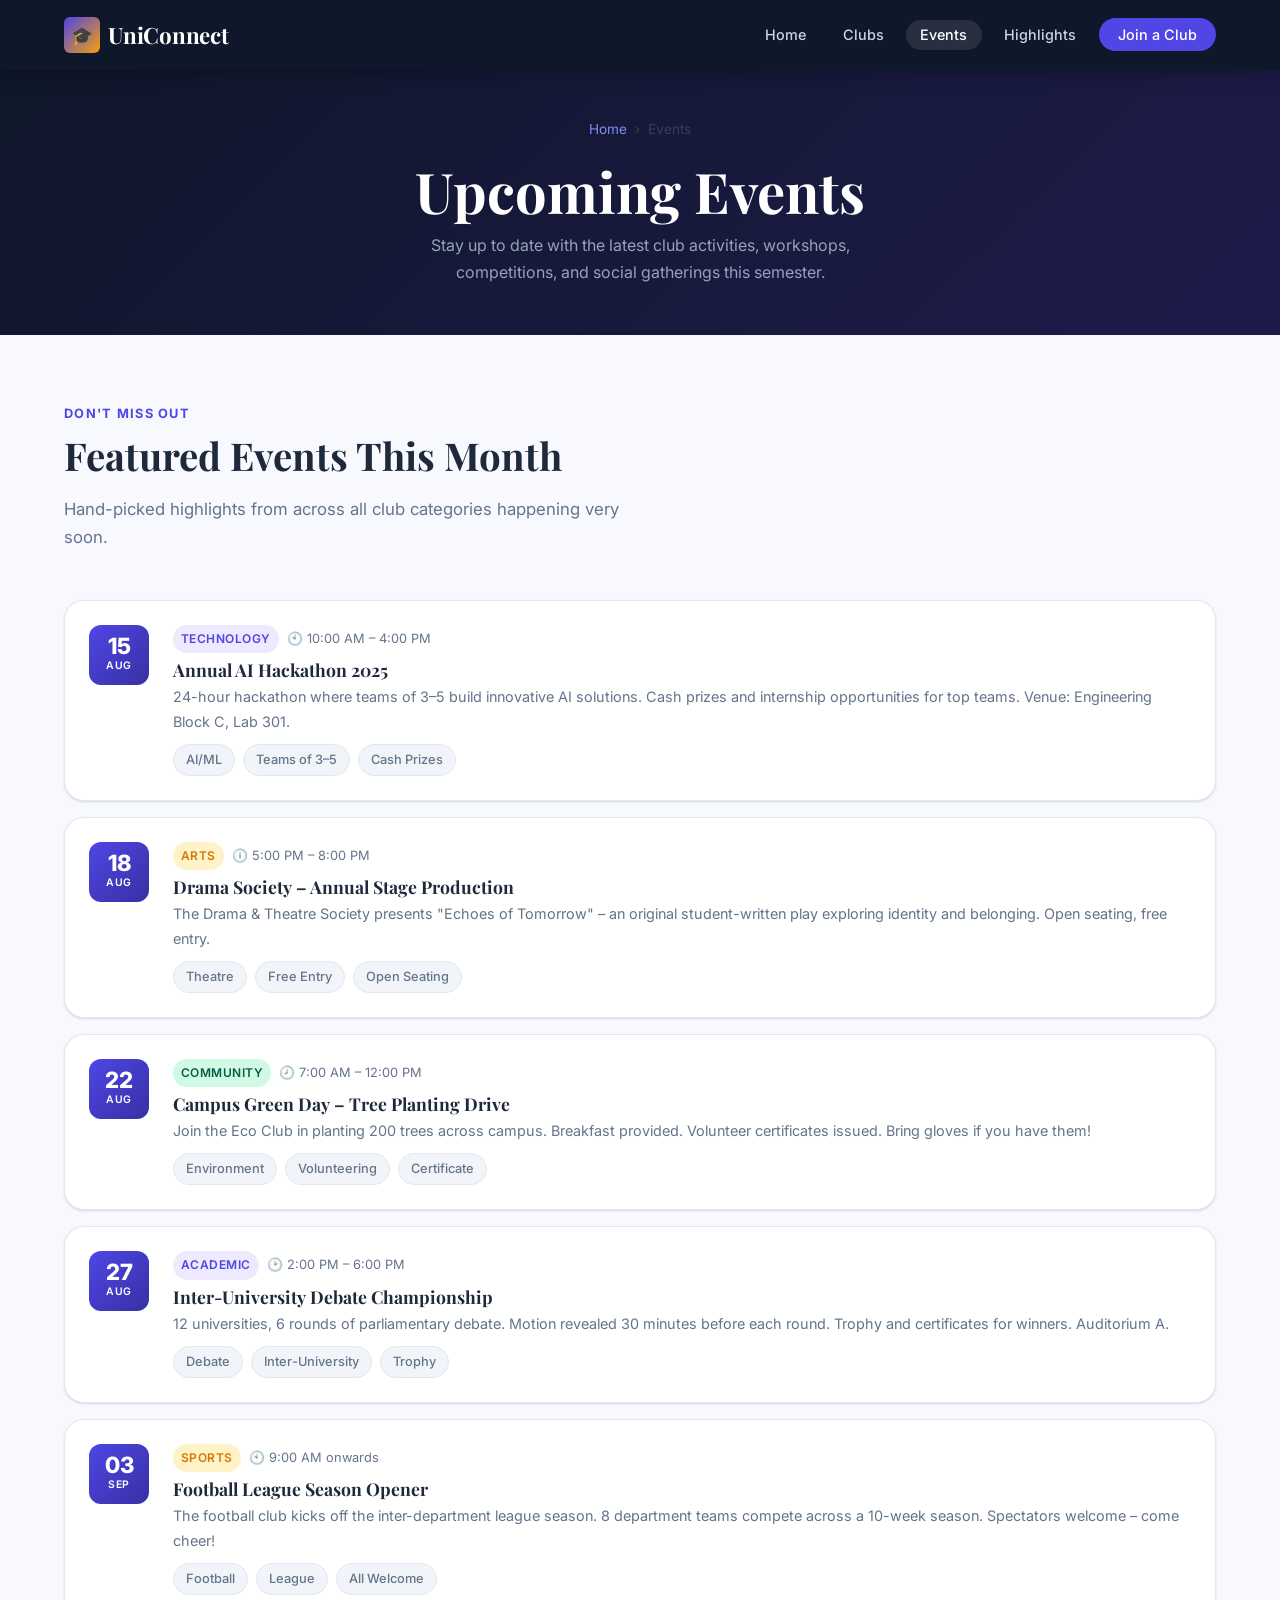
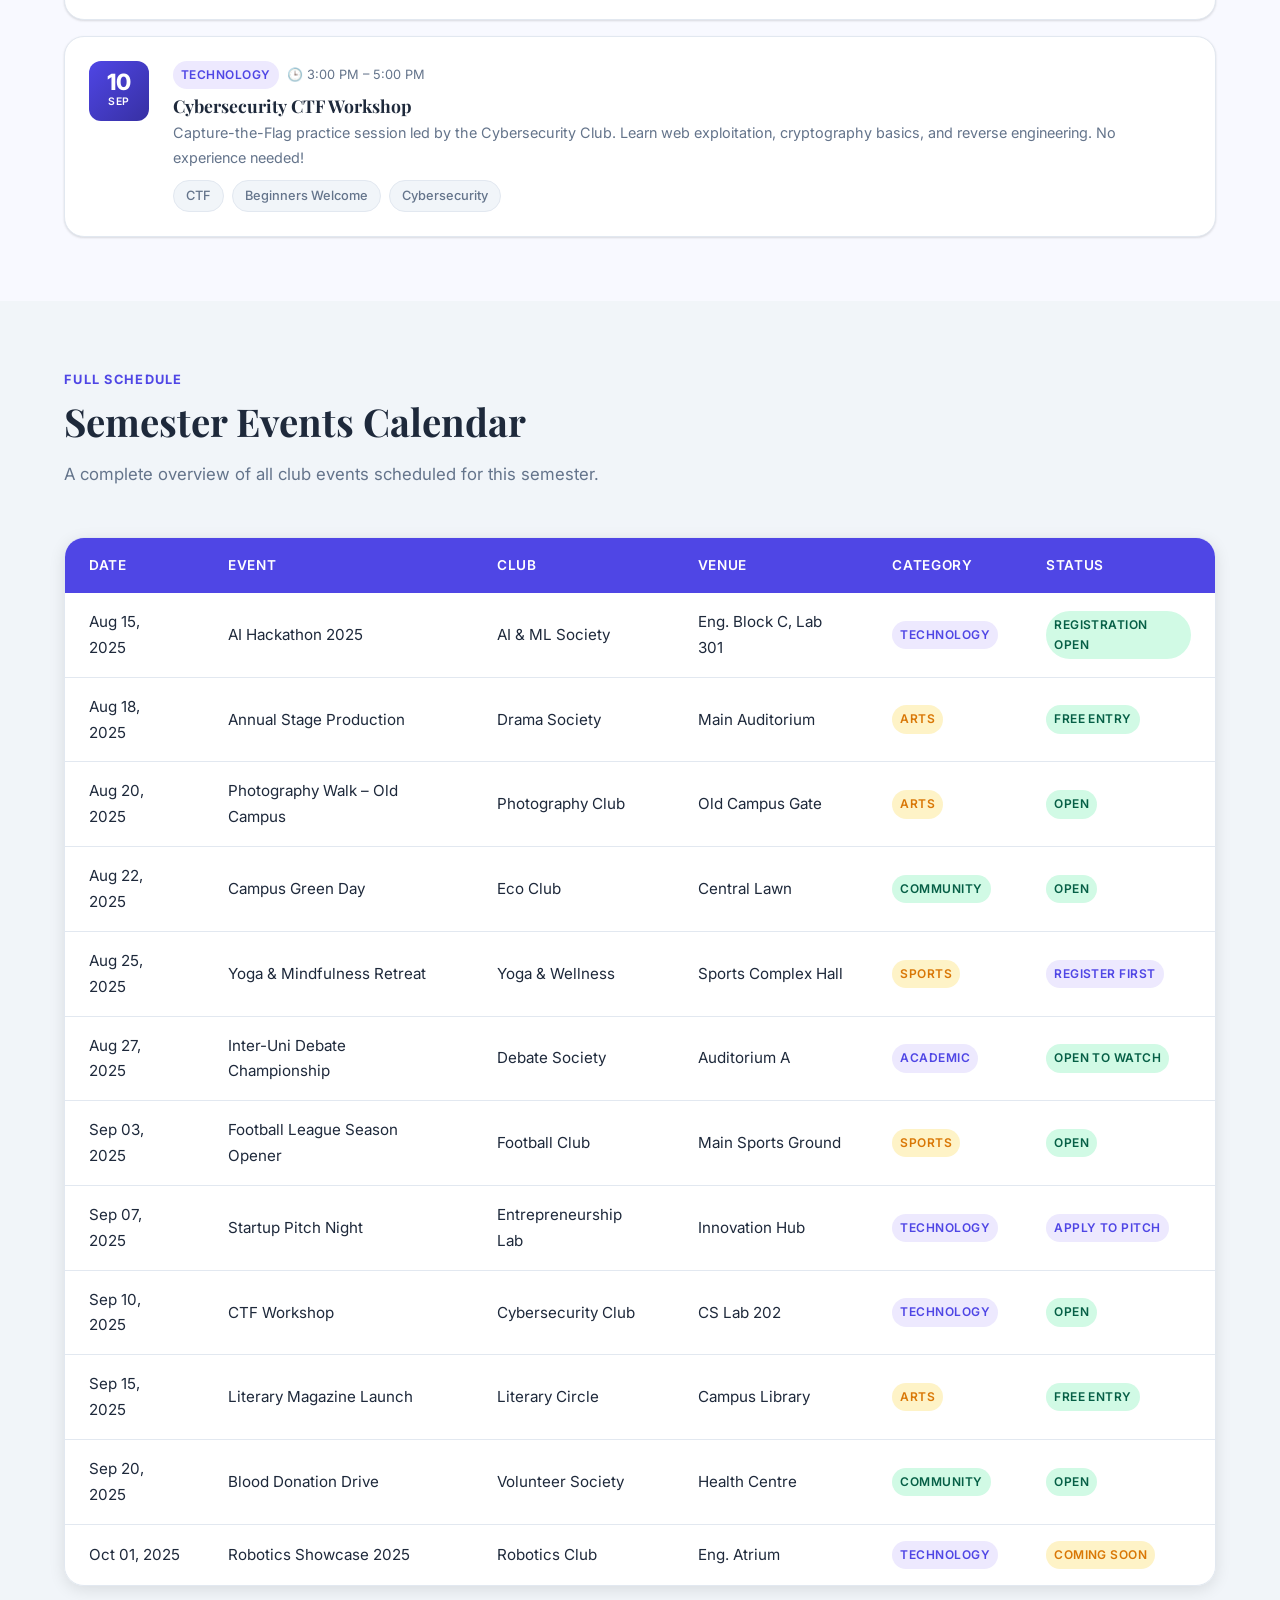
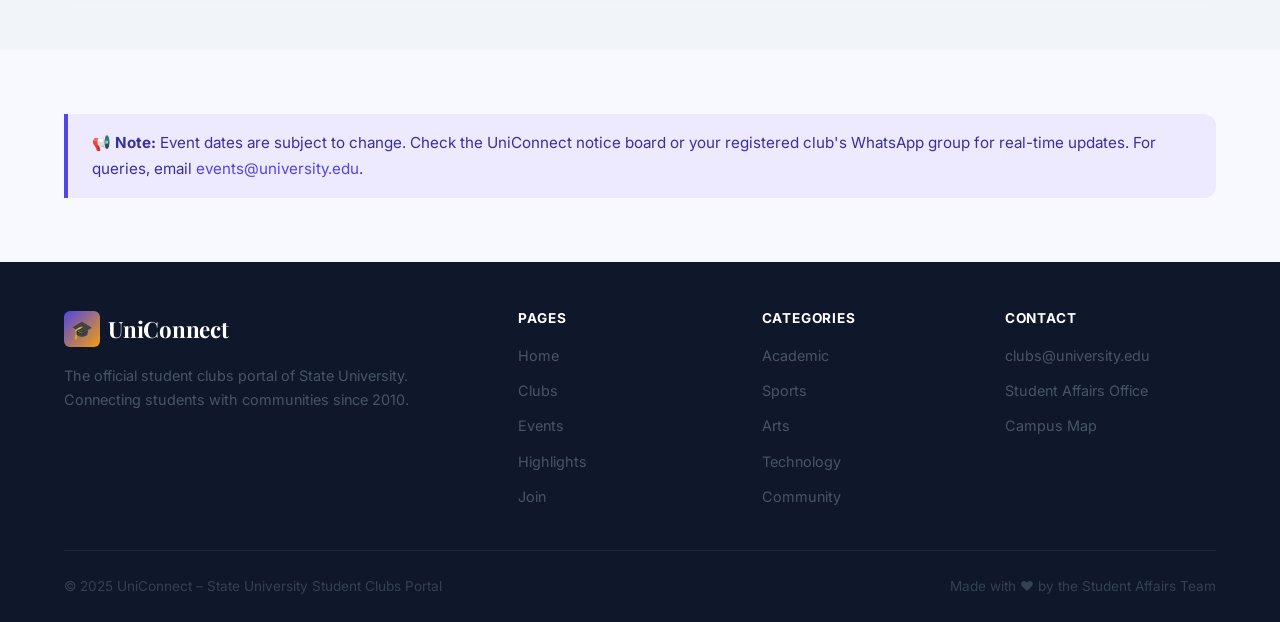
==== src/events.html @ 22e26b73 "scaffold the assignment project" ====
<!DOCTYPE html>
<html lang="en">
<head>
  <meta charset="UTF-8" />
  <meta name="viewport" content="width=device-width, initial-scale=1.0" />
  <meta name="description" content="Upcoming student club events at UniConnect – workshops, competitions, fairs, and social gatherings happening this semester." />
  <title>Upcoming Events | UniConnect</title>
  <link rel="stylesheet" href="../styles/style.css" />
</head>
<body>

  <!-- ========== NAVBAR ========== -->
  <nav class="navbar" role="navigation" aria-label="Main navigation">
    <div class="container">
      <a href="index.html" class="nav-brand">
        <div class="brand-icon">🎓</div>
        UniConnect
      </a>
      <button class="nav-toggle" id="navToggle" aria-label="Toggle navigation" aria-expanded="false">
        <span></span><span></span><span></span>
      </button>
      <ul class="nav-links" id="navLinks" role="list">
        <li><a href="index.html">Home</a></li>
        <li><a href="clubs.html">Clubs</a></li>
        <li><a href="events.html" class="active" aria-current="page">Events</a></li>
        <li><a href="highlights.html">Highlights</a></li>
        <li><a href="join.html" class="nav-cta">Join a Club</a></li>
      </ul>
    </div>
  </nav>

  <!-- ========== PAGE HEADER ========== -->
  <header class="page-header" id="events-header">
    <div class="container">
      <nav class="breadcrumb" aria-label="Breadcrumb">
        <a href="index.html">Home</a>
        <span>›</span>
        <span>Events</span>
      </nav>
      <h1>Upcoming Events</h1>
      <p>Stay up to date with the latest club activities, workshops, competitions, and social gatherings this semester.</p>
    </div>
  </header>

  <!-- ========== FEATURED EVENTS ========== -->
  <section class="section" id="featured-events">
    <div class="container">
      <div class="section-header">
        <span class="section-label">Don't Miss Out</span>
        <h2>Featured Events This Month</h2>
        <p>Hand-picked highlights from across all club categories happening very soon.</p>
      </div>

      <div style="display:flex; flex-direction:column; gap:1rem;" id="events-list">

        <div class="event-card">
          <div class="event-date-box" aria-label="August 15">
            <span class="day">15</span>
            <span class="month">Aug</span>
          </div>
          <div>
            <div style="display:flex; align-items:center; gap:.5rem; margin-bottom:.4rem;">
              <span class="badge badge-primary">Technology</span>
              <span style="font-size:.8rem; color:#64748b;">🕙 10:00 AM – 4:00 PM</span>
            </div>
            <h3 style="font-size:1.1rem; margin-bottom:.3rem;">Annual AI Hackathon 2025</h3>
            <p style="margin:0; font-size:.9rem;">24-hour hackathon where teams of 3–5 build innovative AI solutions. Cash prizes and internship opportunities for top teams. Venue: Engineering Block C, Lab 301.</p>
            <div class="tags" style="margin-top:.6rem;">
              <span class="tag">AI/ML</span>
              <span class="tag">Teams of 3–5</span>
              <span class="tag">Cash Prizes</span>
            </div>
          </div>
        </div>

        <div class="event-card">
          <div class="event-date-box" aria-label="August 18">
            <span class="day">18</span>
            <span class="month">Aug</span>
          </div>
          <div>
            <div style="display:flex; align-items:center; gap:.5rem; margin-bottom:.4rem;">
              <span class="badge badge-accent">Arts</span>
              <span style="font-size:.8rem; color:#64748b;">🕕 5:00 PM – 8:00 PM</span>
            </div>
            <h3 style="font-size:1.1rem; margin-bottom:.3rem;">Drama Society – Annual Stage Production</h3>
            <p style="margin:0; font-size:.9rem;">The Drama &amp; Theatre Society presents "Echoes of Tomorrow" – an original student-written play exploring identity and belonging. Open seating, free entry.</p>
            <div class="tags" style="margin-top:.6rem;">
              <span class="tag">Theatre</span>
              <span class="tag">Free Entry</span>
              <span class="tag">Open Seating</span>
            </div>
          </div>
        </div>

        <div class="event-card">
          <div class="event-date-box" aria-label="August 22">
            <span class="day">22</span>
            <span class="month">Aug</span>
          </div>
          <div>
            <div style="display:flex; align-items:center; gap:.5rem; margin-bottom:.4rem;">
              <span class="badge badge-success">Community</span>
              <span style="font-size:.8rem; color:#64748b;">🕗 7:00 AM – 12:00 PM</span>
            </div>
            <h3 style="font-size:1.1rem; margin-bottom:.3rem;">Campus Green Day – Tree Planting Drive</h3>
            <p style="margin:0; font-size:.9rem;">Join the Eco Club in planting 200 trees across campus. Breakfast provided. Volunteer certificates issued. Bring gloves if you have them!</p>
            <div class="tags" style="margin-top:.6rem;">
              <span class="tag">Environment</span>
              <span class="tag">Volunteering</span>
              <span class="tag">Certificate</span>
            </div>
          </div>
        </div>

        <div class="event-card">
          <div class="event-date-box" aria-label="August 27">
            <span class="day">27</span>
            <span class="month">Aug</span>
          </div>
          <div>
            <div style="display:flex; align-items:center; gap:.5rem; margin-bottom:.4rem;">
              <span class="badge badge-primary">Academic</span>
              <span style="font-size:.8rem; color:#64748b;">🕑 2:00 PM – 6:00 PM</span>
            </div>
            <h3 style="font-size:1.1rem; margin-bottom:.3rem;">Inter-University Debate Championship</h3>
            <p style="margin:0; font-size:.9rem;">12 universities, 6 rounds of parliamentary debate. Motion revealed 30 minutes before each round. Trophy and certificates for winners. Auditorium A.</p>
            <div class="tags" style="margin-top:.6rem;">
              <span class="tag">Debate</span>
              <span class="tag">Inter-University</span>
              <span class="tag">Trophy</span>
            </div>
          </div>
        </div>

        <div class="event-card">
          <div class="event-date-box" aria-label="September 03">
            <span class="day">03</span>
            <span class="month">Sep</span>
          </div>
          <div>
            <div style="display:flex; align-items:center; gap:.5rem; margin-bottom:.4rem;">
              <span class="badge badge-accent">Sports</span>
              <span style="font-size:.8rem; color:#64748b;">🕙 9:00 AM onwards</span>
            </div>
            <h3 style="font-size:1.1rem; margin-bottom:.3rem;">Football League Season Opener</h3>
            <p style="margin:0; font-size:.9rem;">The football club kicks off the inter-department league season. 8 department teams compete across a 10-week season. Spectators welcome – come cheer!</p>
            <div class="tags" style="margin-top:.6rem;">
              <span class="tag">Football</span>
              <span class="tag">League</span>
              <span class="tag">All Welcome</span>
            </div>
          </div>
        </div>

        <div class="event-card">
          <div class="event-date-box" aria-label="September 10">
            <span class="day">10</span>
            <span class="month">Sep</span>
          </div>
          <div>
            <div style="display:flex; align-items:center; gap:.5rem; margin-bottom:.4rem;">
              <span class="badge badge-primary">Technology</span>
              <span style="font-size:.8rem; color:#64748b;">🕒 3:00 PM – 5:00 PM</span>
            </div>
            <h3 style="font-size:1.1rem; margin-bottom:.3rem;">Cybersecurity CTF Workshop</h3>
            <p style="margin:0; font-size:.9rem;">Capture-the-Flag practice session led by the Cybersecurity Club. Learn web exploitation, cryptography basics, and reverse engineering. No experience needed!</p>
            <div class="tags" style="margin-top:.6rem;">
              <span class="tag">CTF</span>
              <span class="tag">Beginners Welcome</span>
              <span class="tag">Cybersecurity</span>
            </div>
          </div>
        </div>

      </div>
    </div>
  </section>

  <!-- ========== FULL SCHEDULE TABLE ========== -->
  <section class="section section-alt" id="full-schedule">
    <div class="container">
      <div class="section-header">
        <span class="section-label">Full Schedule</span>
        <h2>Semester Events Calendar</h2>
        <p>A complete overview of all club events scheduled for this semester.</p>
      </div>
      <div class="events-table-wrapper">
        <table id="events-table" aria-label="Semester events schedule">
          <thead>
            <tr>
              <th scope="col">Date</th>
              <th scope="col">Event</th>
              <th scope="col">Club</th>
              <th scope="col">Venue</th>
              <th scope="col">Category</th>
              <th scope="col">Status</th>
            </tr>
          </thead>
          <tbody>
            <tr>
              <td>Aug 15, 2025</td>
              <td>AI Hackathon 2025</td>
              <td>AI &amp; ML Society</td>
              <td>Eng. Block C, Lab 301</td>
              <td><span class="badge badge-primary">Technology</span></td>
              <td><span class="badge badge-success">Registration Open</span></td>
            </tr>
            <tr>
              <td>Aug 18, 2025</td>
              <td>Annual Stage Production</td>
              <td>Drama Society</td>
              <td>Main Auditorium</td>
              <td><span class="badge badge-accent">Arts</span></td>
              <td><span class="badge badge-success">Free Entry</span></td>
            </tr>
            <tr>
              <td>Aug 20, 2025</td>
              <td>Photography Walk – Old Campus</td>
              <td>Photography Club</td>
              <td>Old Campus Gate</td>
              <td><span class="badge badge-accent">Arts</span></td>
              <td><span class="badge badge-success">Open</span></td>
            </tr>
            <tr>
              <td>Aug 22, 2025</td>
              <td>Campus Green Day</td>
              <td>Eco Club</td>
              <td>Central Lawn</td>
              <td><span class="badge badge-success">Community</span></td>
              <td><span class="badge badge-success">Open</span></td>
            </tr>
            <tr>
              <td>Aug 25, 2025</td>
              <td>Yoga &amp; Mindfulness Retreat</td>
              <td>Yoga &amp; Wellness</td>
              <td>Sports Complex Hall</td>
              <td><span class="badge badge-accent">Sports</span></td>
              <td><span class="badge badge-primary">Register First</span></td>
            </tr>
            <tr>
              <td>Aug 27, 2025</td>
              <td>Inter-Uni Debate Championship</td>
              <td>Debate Society</td>
              <td>Auditorium A</td>
              <td><span class="badge badge-primary">Academic</span></td>
              <td><span class="badge badge-success">Open to Watch</span></td>
            </tr>
            <tr>
              <td>Sep 03, 2025</td>
              <td>Football League Season Opener</td>
              <td>Football Club</td>
              <td>Main Sports Ground</td>
              <td><span class="badge badge-accent">Sports</span></td>
              <td><span class="badge badge-success">Open</span></td>
            </tr>
            <tr>
              <td>Sep 07, 2025</td>
              <td>Startup Pitch Night</td>
              <td>Entrepreneurship Lab</td>
              <td>Innovation Hub</td>
              <td><span class="badge badge-primary">Technology</span></td>
              <td><span class="badge badge-primary">Apply to Pitch</span></td>
            </tr>
            <tr>
              <td>Sep 10, 2025</td>
              <td>CTF Workshop</td>
              <td>Cybersecurity Club</td>
              <td>CS Lab 202</td>
              <td><span class="badge badge-primary">Technology</span></td>
              <td><span class="badge badge-success">Open</span></td>
            </tr>
            <tr>
              <td>Sep 15, 2025</td>
              <td>Literary Magazine Launch</td>
              <td>Literary Circle</td>
              <td>Campus Library</td>
              <td><span class="badge badge-accent">Arts</span></td>
              <td><span class="badge badge-success">Free Entry</span></td>
            </tr>
            <tr>
              <td>Sep 20, 2025</td>
              <td>Blood Donation Drive</td>
              <td>Volunteer Society</td>
              <td>Health Centre</td>
              <td><span class="badge badge-success">Community</span></td>
              <td><span class="badge badge-success">Open</span></td>
            </tr>
            <tr>
              <td>Oct 01, 2025</td>
              <td>Robotics Showcase 2025</td>
              <td>Robotics Club</td>
              <td>Eng. Atrium</td>
              <td><span class="badge badge-primary">Technology</span></td>
              <td><span class="badge badge-accent">Coming Soon</span></td>
            </tr>
          </tbody>
        </table>
      </div>
    </div>
  </section>

  <!-- ========== NOTICE ========== -->
  <section class="section" id="events-notice">
    <div class="container">
      <div class="notice">
        📢 <strong>Note:</strong> Event dates are subject to change. Check the UniConnect notice board or your registered club's WhatsApp group for real-time updates. For queries, email <a href="mailto:events@university.edu">events@university.edu</a>.
      </div>
    </div>
  </section>

  <!-- ========== FOOTER ========== -->
  <footer id="site-footer" role="contentinfo">
    <div class="container">
      <div class="footer-grid">
        <div class="footer-brand">
          <a href="index.html" class="nav-brand" style="margin-bottom:1rem;display:inline-flex;">
            <div class="brand-icon">🎓</div>
            UniConnect
          </a>
          <p>The official student clubs portal of State University. Connecting students with communities since 2010.</p>
        </div>
        <div class="footer-col">
          <h4>Pages</h4>
          <ul>
            <li><a href="index.html">Home</a></li>
            <li><a href="clubs.html">Clubs</a></li>
            <li><a href="events.html">Events</a></li>
            <li><a href="highlights.html">Highlights</a></li>
            <li><a href="join.html">Join</a></li>
          </ul>
        </div>
        <div class="footer-col">
          <h4>Categories</h4>
          <ul>
            <li><a href="clubs.html#academic">Academic</a></li>
            <li><a href="clubs.html#sports">Sports</a></li>
            <li><a href="clubs.html#arts">Arts</a></li>
            <li><a href="clubs.html#tech">Technology</a></li>
            <li><a href="clubs.html#community">Community</a></li>
          </ul>
        </div>
        <div class="footer-col">
          <h4>Contact</h4>
          <ul>
            <li><a href="mailto:clubs@university.edu">clubs@university.edu</a></li>
            <li><a href="#">Student Affairs Office</a></li>
            <li><a href="#">Campus Map</a></li>
          </ul>
        </div>
      </div>
      <div class="footer-bottom">
        <p>&copy; 2025 UniConnect – State University Student Clubs Portal</p>
        <p>Made with ❤️ by the Student Affairs Team</p>
      </div>
    </div>
  </footer>

  <script>
    const toggle = document.getElementById('navToggle');
    const links  = document.getElementById('navLinks');
    toggle.addEventListener('click', () => {
      const isOpen = links.classList.toggle('open');
      toggle.setAttribute('aria-expanded', isOpen);
    });
  </script>
</body>
</html>
---- styles/style.css ----
/* =========================================================
   UniConnect – University Student Clubs Portal
   Shared Stylesheet  |  styles/style.css
   ========================================================= */

/* ----------------------------------------------------------
   1. Google Fonts Import
   ---------------------------------------------------------- */
@import url('https://fonts.googleapis.com/css2?family=Inter:wght@300;400;500;600;700;800&family=Playfair+Display:wght@700;800&display=swap');

/* ----------------------------------------------------------
   2. CSS Custom Properties (Design Tokens)
   ---------------------------------------------------------- */
:root {
  /* Colour palette */
  --clr-primary:        #4f46e5;   /* indigo-600 */
  --clr-primary-dark:   #3730a3;   /* indigo-800 */
  --clr-primary-light:  #818cf8;   /* indigo-400 */
  --clr-accent:         #f59e0b;   /* amber-500  */
  --clr-accent-dark:    #d97706;   /* amber-600  */
  --clr-success:        #10b981;   /* emerald-500*/
  --clr-danger:         #ef4444;   /* red-500    */

  /* Neutral palette */
  --clr-bg:             #f8f9ff;
  --clr-surface:        #ffffff;
  --clr-surface-2:      #f1f5f9;
  --clr-border:         #e2e8f0;
  --clr-text:           #1e293b;
  --clr-text-muted:     #64748b;
  --clr-text-light:     #ffffff;

  /* Dark navy for nav / footer */
  --clr-nav-bg:         #0f172a;
  --clr-nav-text:       #cbd5e1;

  /* Typography */
  --ff-body:            'Inter', system-ui, sans-serif;
  --ff-heading:         'Playfair Display', Georgia, serif;

  /* Spacing scale */
  --space-xs:  0.25rem;
  --space-sm:  0.5rem;
  --space-md:  1rem;
  --space-lg:  1.5rem;
  --space-xl:  2rem;
  --space-2xl: 3rem;
  --space-3xl: 4rem;

  /* Border radius */
  --radius-sm:  6px;
  --radius-md:  12px;
  --radius-lg:  20px;
  --radius-full: 9999px;

  /* Shadows */
  --shadow-sm:  0 1px 3px rgba(0,0,0,.08), 0 1px 2px rgba(0,0,0,.06);
  --shadow-md:  0 4px 16px rgba(0,0,0,.10);
  --shadow-lg:  0 10px 40px rgba(0,0,0,.12);
  --shadow-glow:0 0 24px rgba(79,70,229,.25);

  /* Transitions */
  --transition: 0.25s ease;
  --transition-slow: 0.4s ease;

  /* Layout */
  --max-width: 1200px;
  --nav-height: 70px;
}

/* ----------------------------------------------------------
   3. Reset & Base
   ---------------------------------------------------------- */
*, *::before, *::after {
  box-sizing: border-box;
  margin: 0;
  padding: 0;
}

html {
  scroll-behavior: smooth;
  font-size: 16px;
}

body {
  font-family: var(--ff-body);
  background: var(--clr-bg);
  color: var(--clr-text);
  line-height: 1.7;
  min-height: 100vh;
  display: flex;
  flex-direction: column;
}

img {
  max-width: 100%;
  height: auto;
  display: block;
}

a {
  color: var(--clr-primary);
  text-decoration: none;
  transition: color var(--transition);
}

a:hover { color: var(--clr-primary-dark); }

ul, ol { list-style: none; }

/* ----------------------------------------------------------
   4. Typography
   ---------------------------------------------------------- */
h1, h2, h3, h4 {
  font-family: var(--ff-heading);
  line-height: 1.2;
  color: var(--clr-text);
}

h1 { font-size: clamp(2rem, 5vw, 3.5rem); }
h2 { font-size: clamp(1.6rem, 3.5vw, 2.4rem); }
h3 { font-size: clamp(1.2rem, 2.5vw, 1.6rem); }
h4 { font-size: 1.1rem; }

p  { margin-bottom: var(--space-md); color: var(--clr-text-muted); }

/* ----------------------------------------------------------
   5. Utility Classes
   ---------------------------------------------------------- */
.container {
  max-width: var(--max-width);
  margin: 0 auto;
  padding: 0 var(--space-lg);
}

.section {
  padding: var(--space-3xl) 0;
}

.section-alt {
  background: var(--clr-surface-2);
}

.text-center { text-align: center; }

.badge {
  display: inline-block;
  padding: var(--space-xs) var(--space-sm);
  border-radius: var(--radius-full);
  font-size: 0.75rem;
  font-weight: 600;
  letter-spacing: .04em;
  text-transform: uppercase;
}

.badge-primary  { background: #ede9fe; color: var(--clr-primary); }
.badge-accent   { background: #fef3c7; color: var(--clr-accent-dark); }
.badge-success  { background: #d1fae5; color: #065f46; }
.badge-danger   { background: #fee2e2; color: #991b1b; }

/* ----------------------------------------------------------
   6. Buttons
   ---------------------------------------------------------- */
.btn {
  display: inline-flex;
  align-items: center;
  gap: var(--space-sm);
  padding: 0.75rem 1.75rem;
  border-radius: var(--radius-full);
  font-family: var(--ff-body);
  font-size: 0.95rem;
  font-weight: 600;
  cursor: pointer;
  border: 2px solid transparent;
  transition: all var(--transition);
  white-space: nowrap;
}

.btn-primary {
  background: var(--clr-primary);
  color: var(--clr-text-light);
  box-shadow: var(--shadow-glow);
}

.btn-primary:hover {
  background: var(--clr-primary-dark);
  color: var(--clr-text-light);
  transform: translateY(-2px);
  box-shadow: 0 8px 30px rgba(79,70,229,.4);
}

.btn-outline {
  background: transparent;
  color: var(--clr-primary);
  border-color: var(--clr-primary);
}

.btn-outline:hover {
  background: var(--clr-primary);
  color: var(--clr-text-light);
  transform: translateY(-2px);
}

.btn-accent {
  background: var(--clr-accent);
  color: var(--clr-text);
  border-color: var(--clr-accent);
}

.btn-accent:hover {
  background: var(--clr-accent-dark);
  color: var(--clr-text);
  transform: translateY(-2px);
}

/* ----------------------------------------------------------
   7. Navigation Bar
   ---------------------------------------------------------- */
.navbar {
  position: sticky;
  top: 0;
  z-index: 100;
  height: var(--nav-height);
  background: var(--clr-nav-bg);
  box-shadow: 0 2px 20px rgba(0,0,0,.3);
  display: flex;
  align-items: center;
}

.navbar .container {
  display: flex;
  align-items: center;
  justify-content: space-between;
  width: 100%;
}

.nav-brand {
  display: flex;
  align-items: center;
  gap: var(--space-sm);
  color: var(--clr-text-light);
  font-family: var(--ff-heading);
  font-size: 1.4rem;
  font-weight: 700;
  letter-spacing: -.01em;
}

.nav-brand .brand-icon {
  width: 36px;
  height: 36px;
  background: linear-gradient(135deg, var(--clr-primary), var(--clr-accent));
  border-radius: var(--radius-sm);
  display: flex;
  align-items: center;
  justify-content: center;
  font-size: 1.1rem;
}

.nav-links {
  display: flex;
  align-items: center;
  gap: var(--space-sm);
}

.nav-links a {
  color: var(--clr-nav-text);
  font-size: 0.9rem;
  font-weight: 500;
  padding: 0.4rem 0.9rem;
  border-radius: var(--radius-full);
  transition: all var(--transition);
}

.nav-links a:hover,
.nav-links a.active {
  color: var(--clr-text-light);
  background: rgba(255,255,255,.1);
}

.nav-links a.nav-cta {
  background: var(--clr-primary);
  color: var(--clr-text-light);
  padding: 0.5rem 1.2rem;
}

.nav-links a.nav-cta:hover {
  background: var(--clr-primary-light);
}

/* Hamburger toggle (hidden on desktop) */
.nav-toggle {
  display: none;
  background: none;
  border: none;
  cursor: pointer;
  flex-direction: column;
  gap: 5px;
  padding: 4px;
}

.nav-toggle span {
  display: block;
  width: 24px;
  height: 2px;
  background: var(--clr-text-light);
  border-radius: 2px;
  transition: all var(--transition);
}

/* ----------------------------------------------------------
   8. Hero / Banner
   ---------------------------------------------------------- */
.hero {
  background: linear-gradient(135deg, #0f172a 0%, #1e1b4b 40%, #312e81 100%);
  color: var(--clr-text-light);
  padding: var(--space-3xl) 0;
  position: relative;
  overflow: hidden;
}

.hero::before {
  content: '';
  position: absolute;
  inset: 0;
  background: url("data:image/svg+xml,%3Csvg width='60' height='60' viewBox='0 0 60 60' xmlns='http://www.w3.org/2000/svg'%3E%3Cg fill='none' fill-rule='evenodd'%3E%3Cg fill='%23ffffff' fill-opacity='0.03'%3E%3Cpath d='M36 34v-4h-2v4h-4v2h4v4h2v-4h4v-2h-4zm0-30V0h-2v4h-4v2h4v4h2V6h4V4h-4zM6 34v-4H4v4H0v2h4v4h2v-4h4v-2H6zM6 4V0H4v4H0v2h4v4h2V6h4V4H6z'/%3E%3C/g%3E%3C/g%3E%3C/svg%3E");
  opacity: 1;
}

.hero .container { position: relative; z-index: 1; }

.hero-label {
  display: inline-block;
  background: rgba(255,255,255,.1);
  border: 1px solid rgba(255,255,255,.2);
  color: var(--clr-primary-light);
  font-size: 0.8rem;
  font-weight: 600;
  letter-spacing: .08em;
  text-transform: uppercase;
  padding: 0.35rem 1rem;
  border-radius: var(--radius-full);
  margin-bottom: var(--space-lg);
}

.hero h1 {
  color: var(--clr-text-light);
  margin-bottom: var(--space-lg);
}

.hero h1 span {
  background: linear-gradient(135deg, var(--clr-primary-light), var(--clr-accent));
  -webkit-background-clip: text;
  -webkit-text-fill-color: transparent;
  background-clip: text;
}

.hero p {
  color: #94a3b8;
  font-size: 1.1rem;
  max-width: 600px;
  margin-bottom: var(--space-xl);
}

.hero-actions {
  display: flex;
  flex-wrap: wrap;
  gap: var(--space-md);
}

.hero-stats {
  display: flex;
  flex-wrap: wrap;
  gap: var(--space-xl);
  margin-top: var(--space-2xl);
  padding-top: var(--space-2xl);
  border-top: 1px solid rgba(255,255,255,.1);
}

.hero-stat .stat-number {
  font-family: var(--ff-heading);
  font-size: 2rem;
  font-weight: 800;
  color: var(--clr-text-light);
  line-height: 1;
}

.hero-stat .stat-label {
  font-size: 0.85rem;
  color: #64748b;
  margin-top: var(--space-xs);
}

/* ----------------------------------------------------------
   9. Section Headers
   ---------------------------------------------------------- */
.section-header {
  margin-bottom: var(--space-2xl);
}

.section-header .section-label {
  display: inline-block;
  color: var(--clr-primary);
  font-size: 0.8rem;
  font-weight: 700;
  letter-spacing: .1em;
  text-transform: uppercase;
  margin-bottom: var(--space-sm);
}

.section-header h2 {
  margin-bottom: var(--space-md);
}

.section-header p {
  max-width: 600px;
  font-size: 1.05rem;
}

.section-header.text-center p {
  margin-left: auto;
  margin-right: auto;
}

/* ----------------------------------------------------------
   10. Cards
   ---------------------------------------------------------- */
.cards-grid {
  display: grid;
  grid-template-columns: repeat(auto-fit, minmax(280px, 1fr));
  gap: var(--space-lg);
}

.card {
  background: var(--clr-surface);
  border-radius: var(--radius-lg);
  padding: var(--space-xl);
  box-shadow: var(--shadow-sm);
  border: 1px solid var(--clr-border);
  transition: all var(--transition);
  position: relative;
  overflow: hidden;
}

.card::before {
  content: '';
  position: absolute;
  top: 0; left: 0; right: 0;
  height: 4px;
  background: linear-gradient(90deg, var(--clr-primary), var(--clr-accent));
  opacity: 0;
  transition: opacity var(--transition);
}

.card:hover {
  transform: translateY(-6px);
  box-shadow: var(--shadow-lg);
  border-color: var(--clr-primary-light);
}

.card:hover::before { opacity: 1; }

.card-icon {
  width: 56px;
  height: 56px;
  border-radius: var(--radius-md);
  display: flex;
  align-items: center;
  justify-content: center;
  font-size: 1.6rem;
  margin-bottom: var(--space-lg);
}

.card-icon-primary { background: #ede9fe; }
.card-icon-accent  { background: #fef3c7; }
.card-icon-success { background: #d1fae5; }
.card-icon-rose    { background: #ffe4e6; }
.card-icon-sky     { background: #e0f2fe; }

.card h3 {
  margin-bottom: var(--space-sm);
  font-size: 1.2rem;
}

.card p { margin-bottom: var(--space-md); font-size: 0.95rem; }

.card-link {
  font-size: 0.9rem;
  font-weight: 600;
  color: var(--clr-primary);
  display: inline-flex;
  align-items: center;
  gap: 4px;
}

.card-link::after {
  content: '→';
  transition: transform var(--transition);
}

.card:hover .card-link::after {
  transform: translateX(4px);
}

/* ----------------------------------------------------------
   11. Events / Table
   ---------------------------------------------------------- */
.events-table-wrapper {
  overflow-x: auto;
  border-radius: var(--radius-lg);
  box-shadow: var(--shadow-md);
  border: 1px solid var(--clr-border);
}

table {
  width: 100%;
  border-collapse: collapse;
  background: var(--clr-surface);
}

thead {
  background: var(--clr-primary);
  color: var(--clr-text-light);
}

thead th {
  padding: var(--space-md) var(--space-lg);
  text-align: left;
  font-size: 0.85rem;
  font-weight: 600;
  letter-spacing: .05em;
  text-transform: uppercase;
}

tbody tr {
  border-bottom: 1px solid var(--clr-border);
  transition: background var(--transition);
}

tbody tr:last-child { border-bottom: none; }
tbody tr:hover { background: var(--clr-surface-2); }

tbody td {
  padding: var(--space-md) var(--space-lg);
  font-size: 0.95rem;
  vertical-align: middle;
}

.event-card {
  background: var(--clr-surface);
  border-radius: var(--radius-lg);
  padding: var(--space-lg);
  box-shadow: var(--shadow-sm);
  border: 1px solid var(--clr-border);
  display: flex;
  gap: var(--space-lg);
  transition: all var(--transition);
}

.event-card:hover {
  box-shadow: var(--shadow-md);
  transform: translateY(-3px);
}

.event-date-box {
  min-width: 60px;
  height: 60px;
  background: linear-gradient(135deg, var(--clr-primary), var(--clr-primary-dark));
  border-radius: var(--radius-md);
  display: flex;
  flex-direction: column;
  align-items: center;
  justify-content: center;
  color: white;
  flex-shrink: 0;
}

.event-date-box .day {
  font-size: 1.4rem;
  font-weight: 800;
  line-height: 1;
}

.event-date-box .month {
  font-size: 0.65rem;
  font-weight: 600;
  letter-spacing: .06em;
  text-transform: uppercase;
}

/* ----------------------------------------------------------
   12. Form Styles
   ---------------------------------------------------------- */
.form-card {
  background: var(--clr-surface);
  border-radius: var(--radius-lg);
  padding: var(--space-2xl);
  box-shadow: var(--shadow-lg);
  border: 1px solid var(--clr-border);
  max-width: 680px;
  margin: 0 auto;
}

.form-group {
  margin-bottom: var(--space-lg);
}

.form-row {
  display: grid;
  grid-template-columns: 1fr 1fr;
  gap: var(--space-lg);
}

label {
  display: block;
  font-size: 0.9rem;
  font-weight: 600;
  color: var(--clr-text);
  margin-bottom: var(--space-xs);
}

label span.required { color: var(--clr-danger); }

input[type="text"],
input[type="email"],
input[type="tel"],
select,
textarea {
  width: 100%;
  padding: 0.75rem var(--space-md);
  border: 2px solid var(--clr-border);
  border-radius: var(--radius-md);
  font-family: var(--ff-body);
  font-size: 0.95rem;
  color: var(--clr-text);
  background: var(--clr-bg);
  transition: all var(--transition);
  outline: none;
}

input:focus,
select:focus,
textarea:focus {
  border-color: var(--clr-primary);
  background: var(--clr-surface);
  box-shadow: 0 0 0 4px rgba(79,70,229,.1);
}

textarea { resize: vertical; min-height: 130px; }

.form-submit {
  width: 100%;
  padding: 0.9rem;
  font-size: 1rem;
}

/* ----------------------------------------------------------
   13. Testimonials / Highlights
   ---------------------------------------------------------- */
.testimonial-card {
  background: var(--clr-surface);
  border-radius: var(--radius-lg);
  padding: var(--space-xl);
  box-shadow: var(--shadow-sm);
  border: 1px solid var(--clr-border);
  transition: all var(--transition);
}

.testimonial-card:hover {
  transform: translateY(-4px);
  box-shadow: var(--shadow-md);
}

.testimonial-card blockquote {
  font-style: italic;
  color: var(--clr-text-muted);
  font-size: 0.95rem;
  line-height: 1.8;
  margin-bottom: var(--space-lg);
  position: relative;
}

.testimonial-card blockquote::before {
  content: '"';
  font-family: var(--ff-heading);
  font-size: 4rem;
  color: var(--clr-primary-light);
  opacity: .4;
  position: absolute;
  top: -20px;
  left: -10px;
  line-height: 1;
}

.testimonial-author {
  display: flex;
  align-items: center;
  gap: var(--space-md);
}

.avatar {
  width: 46px;
  height: 46px;
  border-radius: 50%;
  background: linear-gradient(135deg, var(--clr-primary), var(--clr-accent));
  display: flex;
  align-items: center;
  justify-content: center;
  color: white;
  font-weight: 700;
  font-size: 1rem;
  flex-shrink: 0;
}

.author-info .name { font-weight: 700; font-size: 0.9rem; color: var(--clr-text); }
.author-info .role { font-size: 0.8rem; color: var(--clr-text-muted); }

/* ----------------------------------------------------------
   14. Spotlight / Feature Banner
   ---------------------------------------------------------- */
.spotlight {
  background: linear-gradient(135deg, var(--clr-primary) 0%, var(--clr-primary-dark) 100%);
  border-radius: var(--radius-lg);
  padding: var(--space-2xl);
  color: var(--clr-text-light);
  display: flex;
  align-items: center;
  justify-content: space-between;
  flex-wrap: wrap;
  gap: var(--space-xl);
  box-shadow: var(--shadow-glow);
}

.spotlight h2 { color: var(--clr-text-light); margin-bottom: var(--space-sm); }
.spotlight p  { color: rgba(255,255,255,.75); margin-bottom: 0; }

/* ----------------------------------------------------------
   15. Footer
   ---------------------------------------------------------- */
footer {
  background: var(--clr-nav-bg);
  color: var(--clr-nav-text);
  padding: var(--space-2xl) 0 var(--space-lg);
  margin-top: auto;
}

.footer-grid {
  display: grid;
  grid-template-columns: 2fr 1fr 1fr 1fr;
  gap: var(--space-xl);
  margin-bottom: var(--space-xl);
}

.footer-brand .nav-brand { margin-bottom: var(--space-md); }
.footer-brand p { font-size: 0.9rem; color: #475569; line-height: 1.7; }

.footer-col h4 {
  color: var(--clr-text-light);
  font-family: var(--ff-body);
  font-size: 0.85rem;
  font-weight: 700;
  letter-spacing: .06em;
  text-transform: uppercase;
  margin-bottom: var(--space-md);
}

.footer-col ul li { margin-bottom: var(--space-sm); }

.footer-col ul li a {
  color: #475569;
  font-size: 0.9rem;
  transition: color var(--transition);
}

.footer-col ul li a:hover { color: var(--clr-primary-light); }

.footer-bottom {
  border-top: 1px solid #1e293b;
  padding-top: var(--space-lg);
  display: flex;
  align-items: center;
  justify-content: space-between;
  flex-wrap: wrap;
  gap: var(--space-md);
}

.footer-bottom p { font-size: 0.85rem; color: #334155; margin: 0; }

/* ----------------------------------------------------------
   16. Page Header (inner pages)
   ---------------------------------------------------------- */
.page-header {
  background: linear-gradient(135deg, #0f172a 0%, #1e1b4b 100%);
  padding: var(--space-2xl) 0;
  color: var(--clr-text-light);
  text-align: center;
}

.page-header h1 { color: var(--clr-text-light); margin-bottom: var(--space-sm); }
.page-header p  { color: #94a3b8; margin: 0 auto; max-width: 520px; }

.breadcrumb {
  display: flex;
  align-items: center;
  justify-content: center;
  gap: var(--space-sm);
  font-size: 0.85rem;
  color: #475569;
  margin-bottom: var(--space-md);
}

.breadcrumb a { color: var(--clr-primary-light); }
.breadcrumb span { color: #334155; }

/* ----------------------------------------------------------
   17. Misc Components
   ---------------------------------------------------------- */

/* Steps list */
.steps-list { counter-reset: step-counter; }

.step-item {
  display: flex;
  gap: var(--space-lg);
  margin-bottom: var(--space-xl);
  align-items: flex-start;
}

.step-number {
  width: 44px;
  height: 44px;
  border-radius: 50%;
  background: linear-gradient(135deg, var(--clr-primary), var(--clr-primary-dark));
  color: white;
  font-weight: 800;
  font-size: 1rem;
  display: flex;
  align-items: center;
  justify-content: center;
  flex-shrink: 0;
  box-shadow: var(--shadow-glow);
}

.step-content h3 { font-size: 1.1rem; margin-bottom: var(--space-xs); }
.step-content p  { margin: 0; font-size: 0.95rem; }

/* Tag pills */
.tags {
  display: flex;
  flex-wrap: wrap;
  gap: var(--space-sm);
  margin-top: var(--space-md);
}

.tag {
  padding: 0.25rem 0.75rem;
  background: var(--clr-surface-2);
  border-radius: var(--radius-full);
  font-size: 0.8rem;
  font-weight: 500;
  color: var(--clr-text-muted);
  border: 1px solid var(--clr-border);
}

/* Alert / notice box */
.notice {
  background: #ede9fe;
  border-left: 4px solid var(--clr-primary);
  border-radius: 0 var(--radius-md) var(--radius-md) 0;
  padding: var(--space-md) var(--space-lg);
  font-size: 0.95rem;
  color: var(--clr-primary-dark);
}

/* ----------------------------------------------------------
   18. Animations
   ---------------------------------------------------------- */
@keyframes fadeInUp {
  from { opacity: 0; transform: translateY(24px); }
  to   { opacity: 1; transform: translateY(0); }
}

.animate-in {
  animation: fadeInUp 0.5s ease both;
}

.delay-1 { animation-delay: .1s; }
.delay-2 { animation-delay: .2s; }
.delay-3 { animation-delay: .3s; }

/* ----------------------------------------------------------
   19. Responsive – Tablet (≤ 900px)
   ---------------------------------------------------------- */
@media (max-width: 900px) {
  .footer-grid {
    grid-template-columns: 1fr 1fr;
  }

  .form-row {
    grid-template-columns: 1fr;
  }
}

/* ----------------------------------------------------------
   20. Responsive – Mobile (≤ 640px)
   ---------------------------------------------------------- */
@media (max-width: 640px) {
  :root { --nav-height: 60px; }

  .nav-links {
    display: none;
    position: absolute;
    top: var(--nav-height);
    left: 0; right: 0;
    flex-direction: column;
    align-items: stretch;
    background: var(--clr-nav-bg);
    padding: var(--space-md);
    gap: var(--space-xs);
    box-shadow: 0 8px 24px rgba(0,0,0,.3);
  }

  .nav-links.open { display: flex; }

  .nav-links a {
    padding: 0.75rem var(--space-md);
    border-radius: var(--radius-md);
  }

  .nav-toggle { display: flex; }

  .hero-actions { flex-direction: column; }
  .hero-stats   { gap: var(--space-lg); }

  .footer-grid  { grid-template-columns: 1fr; }
  .footer-bottom { flex-direction: column; text-align: center; }

  .spotlight {
    flex-direction: column;
    text-align: center;
  }

  .event-card   { flex-direction: column; }

  .cards-grid {
    grid-template-columns: 1fr;
  }
}
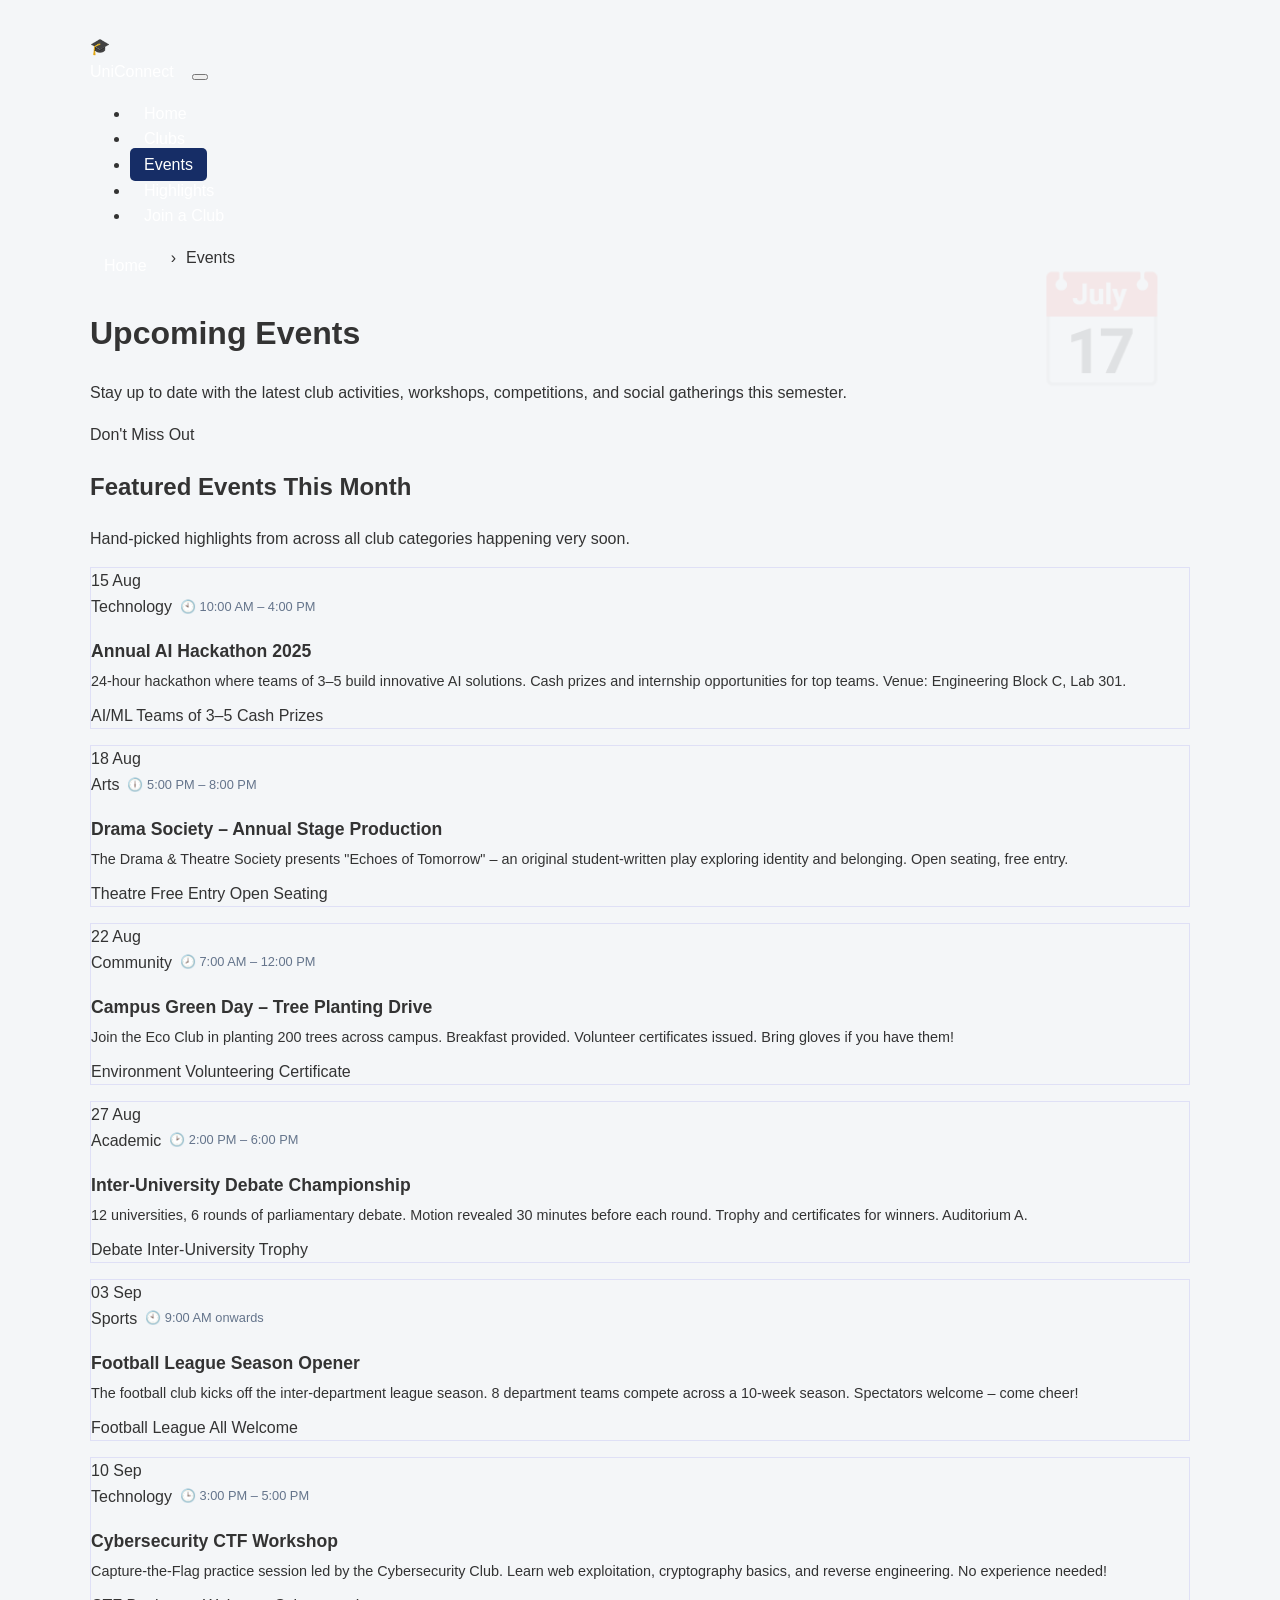
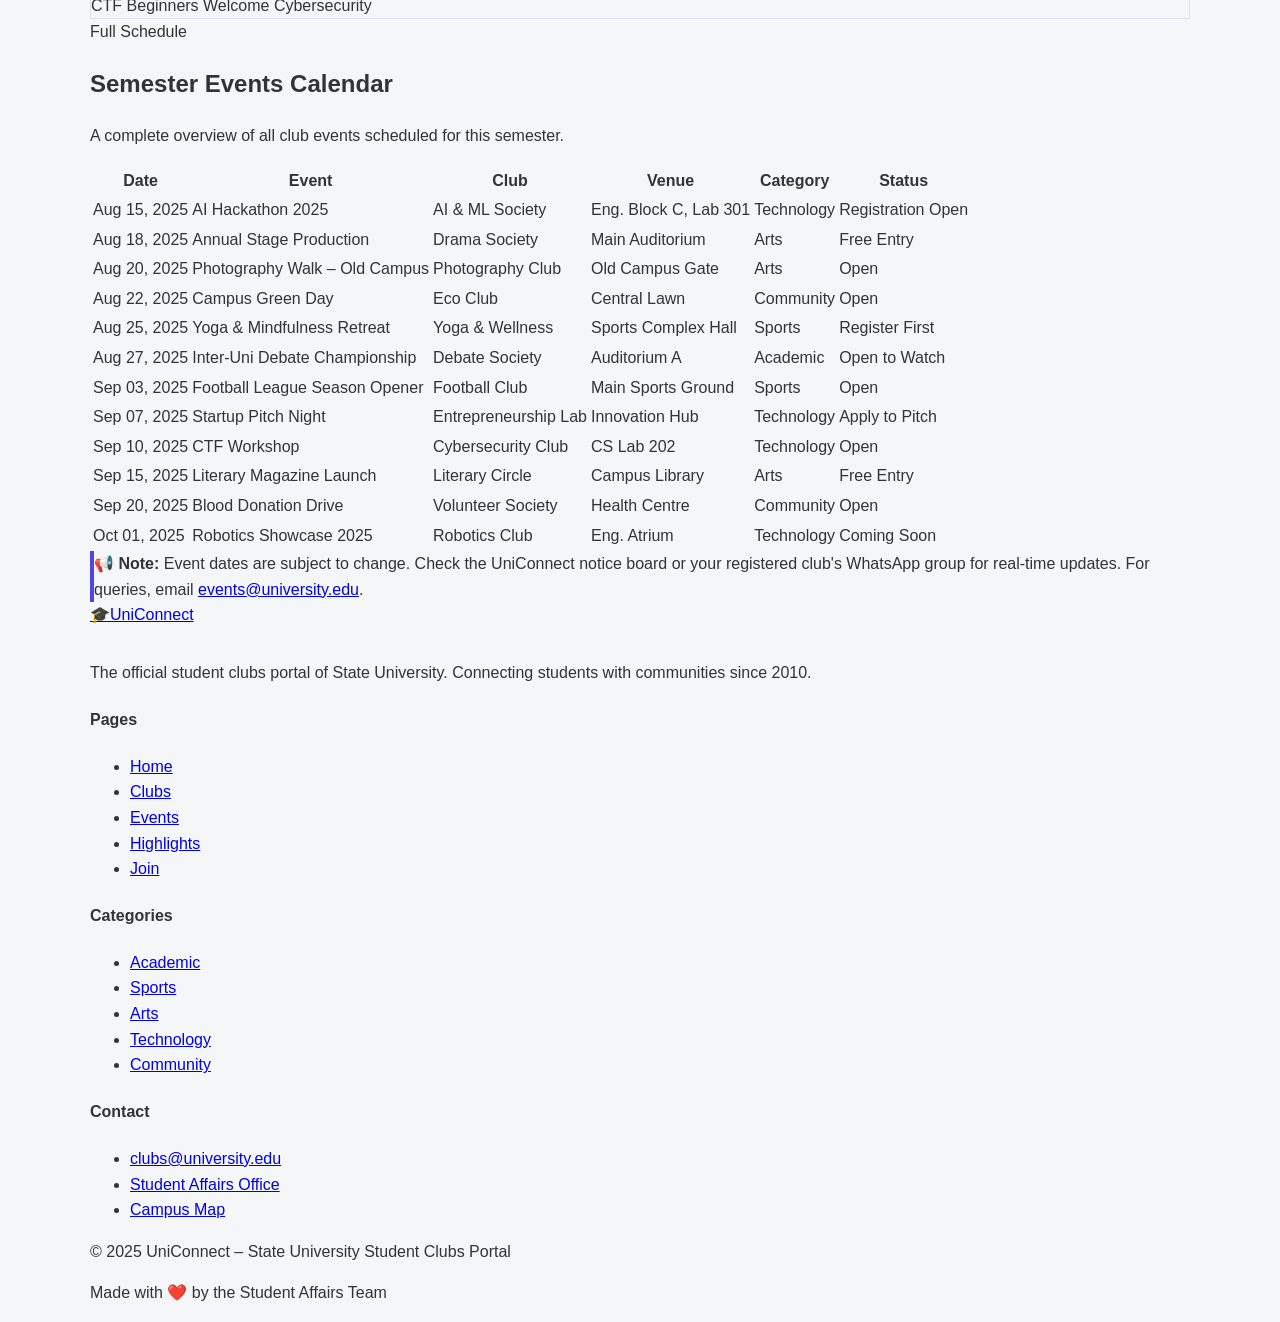
==== commit adbc8896: "feat: redesign events page" ====
--- a/src/events.html
+++ b/src/events.html
@@ -6,8 +6,57 @@
   <meta name="description" content="Upcoming student club events at UniConnect – workshops, competitions, fairs, and social gatherings happening this semester." />
   <title>Upcoming Events | UniConnect</title>
   <link rel="stylesheet" href="../styles/style.css" />
+  <style>
+    /* Events Page Mini Redesign */
+    .events-page .events-hero {
+      position: relative;
+      overflow: hidden;
+    }
+
+    .events-page .events-hero::after {
+      content: "📅";
+      position: absolute;
+      right: 8%;
+      top: 50%;
+      transform: translateY(-50%);
+      font-size: 7rem;
+      opacity: 0.08;
+    }
+
+    .events-page .event-card {
+      border: 1px solid rgba(79, 70, 229, 0.12);
+      transition: transform 0.25s ease, box-shadow 0.25s ease;
+    }
+
+    .events-page .event-card:hover {
+      transform: translateY(-5px);
+      box-shadow: 0 12px 30px rgba(0, 0, 0, 0.1);
+    }
+
+    .events-page #events-table tbody tr {
+      transition: background-color 0.2s ease;
+    }
+
+    .events-page #events-table tbody tr:hover {
+      background-color: rgba(79, 70, 229, 0.05);
+    }
+
+    .events-page .notice {
+      border-left: 4px solid #4f46e5;
+    }
+
+    @media (max-width: 700px) {
+      .events-page .events-hero::after {
+        display: none;
+      }
+
+      .events-page .event-card:hover {
+        transform: none;
+      }
+    }
+  </style>
 </head>
-<body>
+<body class="events-page">
 
   <!-- ========== NAVBAR ========== -->
   <nav class="navbar" role="navigation" aria-label="Main navigation">
@@ -30,7 +79,7 @@
   </nav>
 
   <!-- ========== PAGE HEADER ========== -->
-  <header class="page-header" id="events-header">
+  <header class="page-header events-hero" id="events-header">
     <div class="container">
       <nav class="breadcrumb" aria-label="Breadcrumb">
         <a href="index.html">Home</a>
--- a/styles/style.css
+++ b/styles/style.css
@@ -1,947 +1,207 @@
-/* =========================================================
-   UniConnect – University Student Clubs Portal
-   Shared Stylesheet  |  styles/style.css
-   ========================================================= */
-
-/* ----------------------------------------------------------
-   1. Google Fonts Import
-   ---------------------------------------------------------- */
-@import url('https://fonts.googleapis.com/css2?family=Inter:wght@300;400;500;600;700;800&family=Playfair+Display:wght@700;800&display=swap');
-
-/* ----------------------------------------------------------
-   2. CSS Custom Properties (Design Tokens)
-   ---------------------------------------------------------- */
-:root {
-  /* Colour palette */
-  --clr-primary:        #4f46e5;   /* indigo-600 */
-  --clr-primary-dark:   #3730a3;   /* indigo-800 */
-  --clr-primary-light:  #818cf8;   /* indigo-400 */
-  --clr-accent:         #f59e0b;   /* amber-500  */
-  --clr-accent-dark:    #d97706;   /* amber-600  */
-  --clr-success:        #10b981;   /* emerald-500*/
-  --clr-danger:         #ef4444;   /* red-500    */
-
-  /* Neutral palette */
-  --clr-bg:             #f8f9ff;
-  --clr-surface:        #ffffff;
-  --clr-surface-2:      #f1f5f9;
-  --clr-border:         #e2e8f0;
-  --clr-text:           #1e293b;
-  --clr-text-muted:     #64748b;
-  --clr-text-light:     #ffffff;
-
-  /* Dark navy for nav / footer */
-  --clr-nav-bg:         #0f172a;
-  --clr-nav-text:       #cbd5e1;
-
-  /* Typography */
-  --ff-body:            'Inter', system-ui, sans-serif;
-  --ff-heading:         'Playfair Display', Georgia, serif;
-
-  /* Spacing scale */
-  --space-xs:  0.25rem;
-  --space-sm:  0.5rem;
-  --space-md:  1rem;
-  --space-lg:  1.5rem;
-  --space-xl:  2rem;
-  --space-2xl: 3rem;
-  --space-3xl: 4rem;
-
-  /* Border radius */
-  --radius-sm:  6px;
-  --radius-md:  12px;
-  --radius-lg:  20px;
-  --radius-full: 9999px;
-
-  /* Shadows */
-  --shadow-sm:  0 1px 3px rgba(0,0,0,.08), 0 1px 2px rgba(0,0,0,.06);
-  --shadow-md:  0 4px 16px rgba(0,0,0,.10);
-  --shadow-lg:  0 10px 40px rgba(0,0,0,.12);
-  --shadow-glow:0 0 24px rgba(79,70,229,.25);
-
-  /* Transitions */
-  --transition: 0.25s ease;
-  --transition-slow: 0.4s ease;
-
-  /* Layout */
-  --max-width: 1200px;
-  --nav-height: 70px;
-}
-
-/* ----------------------------------------------------------
-   3. Reset & Base
-   ---------------------------------------------------------- */
-*, *::before, *::after {
-  box-sizing: border-box;
-  margin: 0;
-  padding: 0;
-}
-
-html {
-  scroll-behavior: smooth;
-  font-size: 16px;
+```css
+/* ================================
+   General Styles
+   ================================ */
+
+* {
+    box-sizing: border-box;
+    margin: 0;
+    padding: 0;
 }
 
 body {
-  font-family: var(--ff-body);
-  background: var(--clr-bg);
-  color: var(--clr-text);
-  line-height: 1.7;
-  min-height: 100vh;
-  display: flex;
-  flex-direction: column;
-}
-
-img {
-  max-width: 100%;
-  height: auto;
-  display: block;
-}
-
-a {
-  color: var(--clr-primary);
-  text-decoration: none;
-  transition: color var(--transition);
-}
-
-a:hover { color: var(--clr-primary-dark); }
-
-ul, ol { list-style: none; }
-
-/* ----------------------------------------------------------
-   4. Typography
-   ---------------------------------------------------------- */
-h1, h2, h3, h4 {
-  font-family: var(--ff-heading);
-  line-height: 1.2;
-  color: var(--clr-text);
-}
-
-h1 { font-size: clamp(2rem, 5vw, 3.5rem); }
-h2 { font-size: clamp(1.6rem, 3.5vw, 2.4rem); }
-h3 { font-size: clamp(1.2rem, 2.5vw, 1.6rem); }
-h4 { font-size: 1.1rem; }
-
-p  { margin-bottom: var(--space-md); color: var(--clr-text-muted); }
-
-/* ----------------------------------------------------------
-   5. Utility Classes
-   ---------------------------------------------------------- */
+    font-family: Arial, sans-serif;
+    line-height: 1.6;
+    background-color: #f4f6f8;
+    color: #333;
+}
+
 .container {
-  max-width: var(--max-width);
-  margin: 0 auto;
-  padding: 0 var(--space-lg);
-}
-
-.section {
-  padding: var(--space-3xl) 0;
-}
-
-.section-alt {
-  background: var(--clr-surface-2);
-}
-
-.text-center { text-align: center; }
-
-.badge {
-  display: inline-block;
-  padding: var(--space-xs) var(--space-sm);
-  border-radius: var(--radius-full);
-  font-size: 0.75rem;
-  font-weight: 600;
-  letter-spacing: .04em;
-  text-transform: uppercase;
-}
-
-.badge-primary  { background: #ede9fe; color: var(--clr-primary); }
-.badge-accent   { background: #fef3c7; color: var(--clr-accent-dark); }
-.badge-success  { background: #d1fae5; color: #065f46; }
-.badge-danger   { background: #fee2e2; color: #991b1b; }
-
-/* ----------------------------------------------------------
-   6. Buttons
-   ---------------------------------------------------------- */
-.btn {
-  display: inline-flex;
-  align-items: center;
-  gap: var(--space-sm);
-  padding: 0.75rem 1.75rem;
-  border-radius: var(--radius-full);
-  font-family: var(--ff-body);
-  font-size: 0.95rem;
-  font-weight: 600;
-  cursor: pointer;
-  border: 2px solid transparent;
-  transition: all var(--transition);
-  white-space: nowrap;
-}
-
-.btn-primary {
-  background: var(--clr-primary);
-  color: var(--clr-text-light);
-  box-shadow: var(--shadow-glow);
-}
-
-.btn-primary:hover {
-  background: var(--clr-primary-dark);
-  color: var(--clr-text-light);
-  transform: translateY(-2px);
-  box-shadow: 0 8px 30px rgba(79,70,229,.4);
-}
-
-.btn-outline {
-  background: transparent;
-  color: var(--clr-primary);
-  border-color: var(--clr-primary);
-}
-
-.btn-outline:hover {
-  background: var(--clr-primary);
-  color: var(--clr-text-light);
-  transform: translateY(-2px);
-}
-
-.btn-accent {
-  background: var(--clr-accent);
-  color: var(--clr-text);
-  border-color: var(--clr-accent);
-}
-
-.btn-accent:hover {
-  background: var(--clr-accent-dark);
-  color: var(--clr-text);
-  transform: translateY(-2px);
-}
-
-/* ----------------------------------------------------------
-   7. Navigation Bar
-   ---------------------------------------------------------- */
-.navbar {
-  position: sticky;
-  top: 0;
-  z-index: 100;
-  height: var(--nav-height);
-  background: var(--clr-nav-bg);
-  box-shadow: 0 2px 20px rgba(0,0,0,.3);
-  display: flex;
-  align-items: center;
-}
-
-.navbar .container {
-  display: flex;
-  align-items: center;
-  justify-content: space-between;
-  width: 100%;
-}
-
-.nav-brand {
-  display: flex;
-  align-items: center;
-  gap: var(--space-sm);
-  color: var(--clr-text-light);
-  font-family: var(--ff-heading);
-  font-size: 1.4rem;
-  font-weight: 700;
-  letter-spacing: -.01em;
-}
-
-.nav-brand .brand-icon {
-  width: 36px;
-  height: 36px;
-  background: linear-gradient(135deg, var(--clr-primary), var(--clr-accent));
-  border-radius: var(--radius-sm);
-  display: flex;
-  align-items: center;
-  justify-content: center;
-  font-size: 1.1rem;
-}
-
-.nav-links {
-  display: flex;
-  align-items: center;
-  gap: var(--space-sm);
-}
-
-.nav-links a {
-  color: var(--clr-nav-text);
-  font-size: 0.9rem;
-  font-weight: 500;
-  padding: 0.4rem 0.9rem;
-  border-radius: var(--radius-full);
-  transition: all var(--transition);
-}
-
-.nav-links a:hover,
-.nav-links a.active {
-  color: var(--clr-text-light);
-  background: rgba(255,255,255,.1);
-}
-
-.nav-links a.nav-cta {
-  background: var(--clr-primary);
-  color: var(--clr-text-light);
-  padding: 0.5rem 1.2rem;
-}
-
-.nav-links a.nav-cta:hover {
-  background: var(--clr-primary-light);
-}
-
-/* Hamburger toggle (hidden on desktop) */
-.nav-toggle {
-  display: none;
-  background: none;
-  border: none;
-  cursor: pointer;
-  flex-direction: column;
-  gap: 5px;
-  padding: 4px;
-}
-
-.nav-toggle span {
-  display: block;
-  width: 24px;
-  height: 2px;
-  background: var(--clr-text-light);
-  border-radius: 2px;
-  transition: all var(--transition);
-}
-
-/* ----------------------------------------------------------
-   8. Hero / Banner
-   ---------------------------------------------------------- */
-.hero {
-  background: linear-gradient(135deg, #0f172a 0%, #1e1b4b 40%, #312e81 100%);
-  color: var(--clr-text-light);
-  padding: var(--space-3xl) 0;
-  position: relative;
-  overflow: hidden;
-}
-
-.hero::before {
-  content: '';
-  position: absolute;
-  inset: 0;
-  background: url("data:image/svg+xml,%3Csvg width='60' height='60' viewBox='0 0 60 60' xmlns='http://www.w3.org/2000/svg'%3E%3Cg fill='none' fill-rule='evenodd'%3E%3Cg fill='%23ffffff' fill-opacity='0.03'%3E%3Cpath d='M36 34v-4h-2v4h-4v2h4v4h2v-4h4v-2h-4zm0-30V0h-2v4h-4v2h4v4h2V6h4V4h-4zM6 34v-4H4v4H0v2h4v4h2v-4h4v-2H6zM6 4V0H4v4H0v2h4v4h2V6h4V4H6z'/%3E%3C/g%3E%3C/g%3E%3C/svg%3E");
-  opacity: 1;
-}
-
-.hero .container { position: relative; z-index: 1; }
-
-.hero-label {
-  display: inline-block;
-  background: rgba(255,255,255,.1);
-  border: 1px solid rgba(255,255,255,.2);
-  color: var(--clr-primary-light);
-  font-size: 0.8rem;
-  font-weight: 600;
-  letter-spacing: .08em;
-  text-transform: uppercase;
-  padding: 0.35rem 1rem;
-  border-radius: var(--radius-full);
-  margin-bottom: var(--space-lg);
-}
-
-.hero h1 {
-  color: var(--clr-text-light);
-  margin-bottom: var(--space-lg);
-}
-
-.hero h1 span {
-  background: linear-gradient(135deg, var(--clr-primary-light), var(--clr-accent));
-  -webkit-background-clip: text;
-  -webkit-text-fill-color: transparent;
-  background-clip: text;
-}
-
-.hero p {
-  color: #94a3b8;
-  font-size: 1.1rem;
-  max-width: 600px;
-  margin-bottom: var(--space-xl);
-}
-
-.hero-actions {
-  display: flex;
-  flex-wrap: wrap;
-  gap: var(--space-md);
-}
-
-.hero-stats {
-  display: flex;
-  flex-wrap: wrap;
-  gap: var(--space-xl);
-  margin-top: var(--space-2xl);
-  padding-top: var(--space-2xl);
-  border-top: 1px solid rgba(255,255,255,.1);
-}
-
-.hero-stat .stat-number {
-  font-family: var(--ff-heading);
-  font-size: 2rem;
-  font-weight: 800;
-  color: var(--clr-text-light);
-  line-height: 1;
-}
-
-.hero-stat .stat-label {
-  font-size: 0.85rem;
-  color: #64748b;
-  margin-top: var(--space-xs);
-}
-
-/* ----------------------------------------------------------
-   9. Section Headers
-   ---------------------------------------------------------- */
-.section-header {
-  margin-bottom: var(--space-2xl);
-}
-
-.section-header .section-label {
-  display: inline-block;
-  color: var(--clr-primary);
-  font-size: 0.8rem;
-  font-weight: 700;
-  letter-spacing: .1em;
-  text-transform: uppercase;
-  margin-bottom: var(--space-sm);
-}
-
-.section-header h2 {
-  margin-bottom: var(--space-md);
-}
-
-.section-header p {
-  max-width: 600px;
-  font-size: 1.05rem;
-}
-
-.section-header.text-center p {
-  margin-left: auto;
-  margin-right: auto;
-}
-
-/* ----------------------------------------------------------
-   10. Cards
-   ---------------------------------------------------------- */
-.cards-grid {
-  display: grid;
-  grid-template-columns: repeat(auto-fit, minmax(280px, 1fr));
-  gap: var(--space-lg);
-}
-
-.card {
-  background: var(--clr-surface);
-  border-radius: var(--radius-lg);
-  padding: var(--space-xl);
-  box-shadow: var(--shadow-sm);
-  border: 1px solid var(--clr-border);
-  transition: all var(--transition);
-  position: relative;
-  overflow: hidden;
-}
-
-.card::before {
-  content: '';
-  position: absolute;
-  top: 0; left: 0; right: 0;
-  height: 4px;
-  background: linear-gradient(90deg, var(--clr-primary), var(--clr-accent));
-  opacity: 0;
-  transition: opacity var(--transition);
-}
-
-.card:hover {
-  transform: translateY(-6px);
-  box-shadow: var(--shadow-lg);
-  border-color: var(--clr-primary-light);
-}
-
-.card:hover::before { opacity: 1; }
-
-.card-icon {
-  width: 56px;
-  height: 56px;
-  border-radius: var(--radius-md);
-  display: flex;
-  align-items: center;
-  justify-content: center;
-  font-size: 1.6rem;
-  margin-bottom: var(--space-lg);
-}
-
-.card-icon-primary { background: #ede9fe; }
-.card-icon-accent  { background: #fef3c7; }
-.card-icon-success { background: #d1fae5; }
-.card-icon-rose    { background: #ffe4e6; }
-.card-icon-sky     { background: #e0f2fe; }
-
-.card h3 {
-  margin-bottom: var(--space-sm);
-  font-size: 1.2rem;
-}
-
-.card p { margin-bottom: var(--space-md); font-size: 0.95rem; }
+    width: 90%;
+    max-width: 1100px;
+    margin: 0 auto;
+}
+
+
+/* ================================
+   Header
+   ================================ */
+
+.site-header {
+    background-color: #1f3c88;
+    color: white;
+    padding: 20px 0;
+}
+
+.site-header h1 {
+    margin-bottom: 12px;
+    font-size: 28px;
+}
+
+nav {
+    display: flex;
+    flex-wrap: wrap;
+    gap: 10px;
+}
+
+nav a {
+    color: white;
+    text-decoration: none;
+    padding: 8px 14px;
+    border-radius: 5px;
+}
+
+nav a:hover,
+nav a.active {
+    background-color: #162d66;
+}
+
+
+/* ================================
+   Page Introduction
+   ================================ */
+
+.page-intro {
+    text-align: center;
+    padding: 50px 0 30px;
+    background-color: white;
+}
+
+.page-intro h2 {
+    font-size: 32px;
+    margin-bottom: 15px;
+}
+
+.page-intro p {
+    max-width: 750px;
+    margin: 8px auto;
+    color: #555;
+}
+
+
+/* ================================
+   Club Categories
+   ================================ */
+
+.club-categories {
+    padding: 40px 0 60px;
+}
+
+.club-categories > .container > h2 {
+    text-align: center;
+    margin-bottom: 30px;
+    font-size: 28px;
+}
+
+.club-grid {
+    display: grid;
+    grid-template-columns: repeat(2, 1fr);
+    gap: 25px;
+}
+
+.club-card {
+    background-color: white;
+    padding: 30px;
+    border-radius: 10px;
+    box-shadow: 0 3px 10px rgba(0, 0, 0, 0.08);
+    text-align: center;
+    transition: transform 0.2s ease;
+}
+
+.club-card:hover {
+    transform: translateY(-5px);
+}
+
+.club-icon {
+    font-size: 40px;
+    margin-bottom: 15px;
+}
+
+.club-card h3 {
+    font-size: 22px;
+    margin-bottom: 12px;
+}
+
+.club-card p {
+    color: #555;
+    margin-bottom: 20px;
+}
 
 .card-link {
-  font-size: 0.9rem;
-  font-weight: 600;
-  color: var(--clr-primary);
-  display: inline-flex;
-  align-items: center;
-  gap: 4px;
-}
-
-.card-link::after {
-  content: '→';
-  transition: transform var(--transition);
-}
-
-.card:hover .card-link::after {
-  transform: translateX(4px);
-}
-
-/* ----------------------------------------------------------
-   11. Events / Table
-   ---------------------------------------------------------- */
-.events-table-wrapper {
-  overflow-x: auto;
-  border-radius: var(--radius-lg);
-  box-shadow: var(--shadow-md);
-  border: 1px solid var(--clr-border);
-}
-
-table {
-  width: 100%;
-  border-collapse: collapse;
-  background: var(--clr-surface);
-}
-
-thead {
-  background: var(--clr-primary);
-  color: var(--clr-text-light);
-}
-
-thead th {
-  padding: var(--space-md) var(--space-lg);
-  text-align: left;
-  font-size: 0.85rem;
-  font-weight: 600;
-  letter-spacing: .05em;
-  text-transform: uppercase;
-}
-
-tbody tr {
-  border-bottom: 1px solid var(--clr-border);
-  transition: background var(--transition);
-}
-
-tbody tr:last-child { border-bottom: none; }
-tbody tr:hover { background: var(--clr-surface-2); }
-
-tbody td {
-  padding: var(--space-md) var(--space-lg);
-  font-size: 0.95rem;
-  vertical-align: middle;
-}
-
-.event-card {
-  background: var(--clr-surface);
-  border-radius: var(--radius-lg);
-  padding: var(--space-lg);
-  box-shadow: var(--shadow-sm);
-  border: 1px solid var(--clr-border);
-  display: flex;
-  gap: var(--space-lg);
-  transition: all var(--transition);
-}
-
-.event-card:hover {
-  box-shadow: var(--shadow-md);
-  transform: translateY(-3px);
-}
-
-.event-date-box {
-  min-width: 60px;
-  height: 60px;
-  background: linear-gradient(135deg, var(--clr-primary), var(--clr-primary-dark));
-  border-radius: var(--radius-md);
-  display: flex;
-  flex-direction: column;
-  align-items: center;
-  justify-content: center;
-  color: white;
-  flex-shrink: 0;
-}
-
-.event-date-box .day {
-  font-size: 1.4rem;
-  font-weight: 800;
-  line-height: 1;
-}
-
-.event-date-box .month {
-  font-size: 0.65rem;
-  font-weight: 600;
-  letter-spacing: .06em;
-  text-transform: uppercase;
-}
-
-/* ----------------------------------------------------------
-   12. Form Styles
-   ---------------------------------------------------------- */
-.form-card {
-  background: var(--clr-surface);
-  border-radius: var(--radius-lg);
-  padding: var(--space-2xl);
-  box-shadow: var(--shadow-lg);
-  border: 1px solid var(--clr-border);
-  max-width: 680px;
-  margin: 0 auto;
-}
-
-.form-group {
-  margin-bottom: var(--space-lg);
-}
-
-.form-row {
-  display: grid;
-  grid-template-columns: 1fr 1fr;
-  gap: var(--space-lg);
-}
-
-label {
-  display: block;
-  font-size: 0.9rem;
-  font-weight: 600;
-  color: var(--clr-text);
-  margin-bottom: var(--space-xs);
-}
-
-label span.required { color: var(--clr-danger); }
-
-input[type="text"],
-input[type="email"],
-input[type="tel"],
-select,
-textarea {
-  width: 100%;
-  padding: 0.75rem var(--space-md);
-  border: 2px solid var(--clr-border);
-  border-radius: var(--radius-md);
-  font-family: var(--ff-body);
-  font-size: 0.95rem;
-  color: var(--clr-text);
-  background: var(--clr-bg);
-  transition: all var(--transition);
-  outline: none;
-}
-
-input:focus,
-select:focus,
-textarea:focus {
-  border-color: var(--clr-primary);
-  background: var(--clr-surface);
-  box-shadow: 0 0 0 4px rgba(79,70,229,.1);
-}
-
-textarea { resize: vertical; min-height: 130px; }
-
-.form-submit {
-  width: 100%;
-  padding: 0.9rem;
-  font-size: 1rem;
-}
-
-/* ----------------------------------------------------------
-   13. Testimonials / Highlights
-   ---------------------------------------------------------- */
-.testimonial-card {
-  background: var(--clr-surface);
-  border-radius: var(--radius-lg);
-  padding: var(--space-xl);
-  box-shadow: var(--shadow-sm);
-  border: 1px solid var(--clr-border);
-  transition: all var(--transition);
-}
-
-.testimonial-card:hover {
-  transform: translateY(-4px);
-  box-shadow: var(--shadow-md);
-}
-
-.testimonial-card blockquote {
-  font-style: italic;
-  color: var(--clr-text-muted);
-  font-size: 0.95rem;
-  line-height: 1.8;
-  margin-bottom: var(--space-lg);
-  position: relative;
-}
-
-.testimonial-card blockquote::before {
-  content: '"';
-  font-family: var(--ff-heading);
-  font-size: 4rem;
-  color: var(--clr-primary-light);
-  opacity: .4;
-  position: absolute;
-  top: -20px;
-  left: -10px;
-  line-height: 1;
-}
-
-.testimonial-author {
-  display: flex;
-  align-items: center;
-  gap: var(--space-md);
-}
-
-.avatar {
-  width: 46px;
-  height: 46px;
-  border-radius: 50%;
-  background: linear-gradient(135deg, var(--clr-primary), var(--clr-accent));
-  display: flex;
-  align-items: center;
-  justify-content: center;
-  color: white;
-  font-weight: 700;
-  font-size: 1rem;
-  flex-shrink: 0;
-}
-
-.author-info .name { font-weight: 700; font-size: 0.9rem; color: var(--clr-text); }
-.author-info .role { font-size: 0.8rem; color: var(--clr-text-muted); }
-
-/* ----------------------------------------------------------
-   14. Spotlight / Feature Banner
-   ---------------------------------------------------------- */
-.spotlight {
-  background: linear-gradient(135deg, var(--clr-primary) 0%, var(--clr-primary-dark) 100%);
-  border-radius: var(--radius-lg);
-  padding: var(--space-2xl);
-  color: var(--clr-text-light);
-  display: flex;
-  align-items: center;
-  justify-content: space-between;
-  flex-wrap: wrap;
-  gap: var(--space-xl);
-  box-shadow: var(--shadow-glow);
-}
-
-.spotlight h2 { color: var(--clr-text-light); margin-bottom: var(--space-sm); }
-.spotlight p  { color: rgba(255,255,255,.75); margin-bottom: 0; }
-
-/* ----------------------------------------------------------
-   15. Footer
-   ---------------------------------------------------------- */
-footer {
-  background: var(--clr-nav-bg);
-  color: var(--clr-nav-text);
-  padding: var(--space-2xl) 0 var(--space-lg);
-  margin-top: auto;
-}
-
-.footer-grid {
-  display: grid;
-  grid-template-columns: 2fr 1fr 1fr 1fr;
-  gap: var(--space-xl);
-  margin-bottom: var(--space-xl);
-}
-
-.footer-brand .nav-brand { margin-bottom: var(--space-md); }
-.footer-brand p { font-size: 0.9rem; color: #475569; line-height: 1.7; }
-
-.footer-col h4 {
-  color: var(--clr-text-light);
-  font-family: var(--ff-body);
-  font-size: 0.85rem;
-  font-weight: 700;
-  letter-spacing: .06em;
-  text-transform: uppercase;
-  margin-bottom: var(--space-md);
-}
-
-.footer-col ul li { margin-bottom: var(--space-sm); }
-
-.footer-col ul li a {
-  color: #475569;
-  font-size: 0.9rem;
-  transition: color var(--transition);
-}
-
-.footer-col ul li a:hover { color: var(--clr-primary-light); }
-
-.footer-bottom {
-  border-top: 1px solid #1e293b;
-  padding-top: var(--space-lg);
-  display: flex;
-  align-items: center;
-  justify-content: space-between;
-  flex-wrap: wrap;
-  gap: var(--space-md);
-}
-
-.footer-bottom p { font-size: 0.85rem; color: #334155; margin: 0; }
-
-/* ----------------------------------------------------------
-   16. Page Header (inner pages)
-   ---------------------------------------------------------- */
-.page-header {
-  background: linear-gradient(135deg, #0f172a 0%, #1e1b4b 100%);
-  padding: var(--space-2xl) 0;
-  color: var(--clr-text-light);
-  text-align: center;
-}
-
-.page-header h1 { color: var(--clr-text-light); margin-bottom: var(--space-sm); }
-.page-header p  { color: #94a3b8; margin: 0 auto; max-width: 520px; }
-
-.breadcrumb {
-  display: flex;
-  align-items: center;
-  justify-content: center;
-  gap: var(--space-sm);
-  font-size: 0.85rem;
-  color: #475569;
-  margin-bottom: var(--space-md);
-}
-
-.breadcrumb a { color: var(--clr-primary-light); }
-.breadcrumb span { color: #334155; }
-
-/* ----------------------------------------------------------
-   17. Misc Components
-   ---------------------------------------------------------- */
-
-/* Steps list */
-.steps-list { counter-reset: step-counter; }
-
-.step-item {
-  display: flex;
-  gap: var(--space-lg);
-  margin-bottom: var(--space-xl);
-  align-items: flex-start;
-}
-
-.step-number {
-  width: 44px;
-  height: 44px;
-  border-radius: 50%;
-  background: linear-gradient(135deg, var(--clr-primary), var(--clr-primary-dark));
-  color: white;
-  font-weight: 800;
-  font-size: 1rem;
-  display: flex;
-  align-items: center;
-  justify-content: center;
-  flex-shrink: 0;
-  box-shadow: var(--shadow-glow);
-}
-
-.step-content h3 { font-size: 1.1rem; margin-bottom: var(--space-xs); }
-.step-content p  { margin: 0; font-size: 0.95rem; }
-
-/* Tag pills */
-.tags {
-  display: flex;
-  flex-wrap: wrap;
-  gap: var(--space-sm);
-  margin-top: var(--space-md);
-}
-
-.tag {
-  padding: 0.25rem 0.75rem;
-  background: var(--clr-surface-2);
-  border-radius: var(--radius-full);
-  font-size: 0.8rem;
-  font-weight: 500;
-  color: var(--clr-text-muted);
-  border: 1px solid var(--clr-border);
-}
-
-/* Alert / notice box */
-.notice {
-  background: #ede9fe;
-  border-left: 4px solid var(--clr-primary);
-  border-radius: 0 var(--radius-md) var(--radius-md) 0;
-  padding: var(--space-md) var(--space-lg);
-  font-size: 0.95rem;
-  color: var(--clr-primary-dark);
-}
-
-/* ----------------------------------------------------------
-   18. Animations
-   ---------------------------------------------------------- */
-@keyframes fadeInUp {
-  from { opacity: 0; transform: translateY(24px); }
-  to   { opacity: 1; transform: translateY(0); }
-}
-
-.animate-in {
-  animation: fadeInUp 0.5s ease both;
-}
-
-.delay-1 { animation-delay: .1s; }
-.delay-2 { animation-delay: .2s; }
-.delay-3 { animation-delay: .3s; }
-
-/* ----------------------------------------------------------
-   19. Responsive – Tablet (≤ 900px)
-   ---------------------------------------------------------- */
-@media (max-width: 900px) {
-  .footer-grid {
-    grid-template-columns: 1fr 1fr;
-  }
-
-  .form-row {
-    grid-template-columns: 1fr;
-  }
-}
-
-/* ----------------------------------------------------------
-   20. Responsive – Mobile (≤ 640px)
-   ---------------------------------------------------------- */
-@media (max-width: 640px) {
-  :root { --nav-height: 60px; }
-
-  .nav-links {
-    display: none;
-    position: absolute;
-    top: var(--nav-height);
-    left: 0; right: 0;
-    flex-direction: column;
-    align-items: stretch;
-    background: var(--clr-nav-bg);
-    padding: var(--space-md);
-    gap: var(--space-xs);
-    box-shadow: 0 8px 24px rgba(0,0,0,.3);
-  }
-
-  .nav-links.open { display: flex; }
-
-  .nav-links a {
-    padding: 0.75rem var(--space-md);
-    border-radius: var(--radius-md);
-  }
-
-  .nav-toggle { display: flex; }
-
-  .hero-actions { flex-direction: column; }
-  .hero-stats   { gap: var(--space-lg); }
-
-  .footer-grid  { grid-template-columns: 1fr; }
-  .footer-bottom { flex-direction: column; text-align: center; }
-
-  .spotlight {
-    flex-direction: column;
-    text-align: center;
-  }
-
-  .event-card   { flex-direction: column; }
-
-  .cards-grid {
-    grid-template-columns: 1fr;
-  }
-}
+    display: inline-block;
+    background-color: #1f3c88;
+    color: white;
+    text-decoration: none;
+    padding: 9px 16px;
+    border-radius: 5px;
+}
+
+.card-link:hover {
+    background-color: #162d66;
+}
+
+
+/* ================================
+   Footer
+   ================================ */
+
+.site-footer {
+    background-color: #1f3c88;
+    color: white;
+    text-align: center;
+    padding: 18px 0;
+}
+
+
+/* ================================
+   Responsive Design
+   ================================ */
+
+@media (max-width: 768px) {
+
+    .site-header {
+        text-align: center;
+    }
+
+    nav {
+        justify-content: center;
+    }
+
+    .page-intro {
+        padding: 35px 0 25px;
+    }
+
+    .page-intro h2 {
+        font-size: 26px;
+    }
+
+    .club-grid {
+        grid-template-columns: 1fr;
+    }
+
+    .club-card {
+        padding: 25px 20px;
+    }
+}
+
+
+@media (max-width: 480px) {
+
+    .container {
+        width: 94%;
+    }
+
+    .site-header h1 {
+        font-size: 23px;
+    }
+
+    nav a {
+        padding: 7px 9px;
+        font-size: 14px;
+    }
+
+    .club-card h3 {
+        font-size: 20px;
+    }
+}
+```
